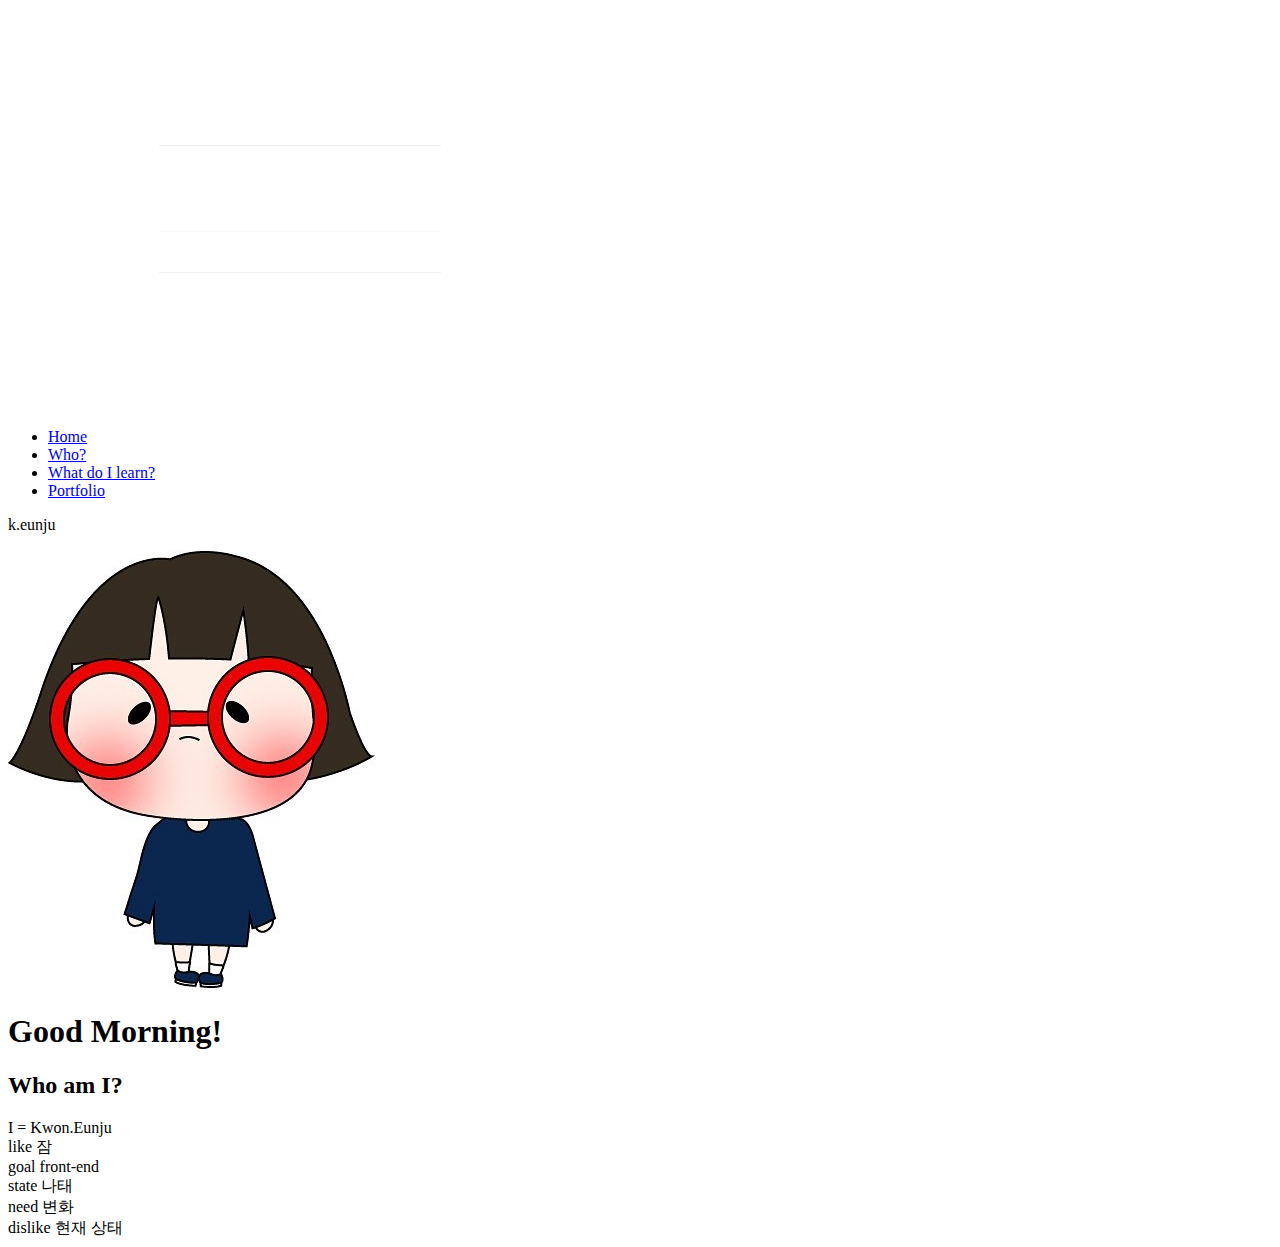
==== 00_mini_project/index.html @ 9d0a924b "upload mini project v1." ====
<!DOCTYPE html>
<html lang="en">
<head>
  <meta charset="UTF-8">
  <meta name="viewport" content="width=device-width, initial-scale=1.0">
  <meta http-equiv="X-UA-Compatible" content="ie=edge">
  <title>MINI PROJECT 00</title>
  <script src="http://code.jquery.com/jquery-1.12.4.js"   integrity="sha256-Qw82+bXyGq6MydymqBxNPYTaUXXq7c8v3CwiYwLLNXU="   crossorigin="anonymous"></script>
  <link href="https://fonts.googleapis.com/css?family=Questrial|Varela+Round" rel="stylesheet">
  <link rel="stylesheet" href="css/common.css">
  <link rel="stylesheet" href="css/style.css">
</head>
<body>
  <heaeder class="header clearfix">
    <!-- <img src="images/logo.png" alt="My footprint Logo" class="logo"> -->
    <div class="header-inner">
      <a href="#" class="icon-hamburger"><img src="images/icon-hamburger.png" alt="메뉴 아이콘"></a>
      <nav class="nav pcenter-left">
        <ul class="main-menu">
          <li><a href="#">Home</a></li>
          <li><a id="who" href="#whoami">Who?</a></li>
          <li><a id="what" href="#">What<span class="span-readable-hidden"> do I learn</span>?</a></li>
          <li><a id="portfolio" href="#">Portfolio</a></li>
          <!-- <li><a href="#">?</a></li> -->
        </ul>
      </nav>
      <div role="user-profile" class="user-profile">
        <p class="user-name">k.eunju</p>
        <img src="images/character00.jpg" alt="user charater picture" class="user">
      </div>
    </div>
  </heaeder>
  <!-- <main class="main"> -->
    <section class="main-greet">
      <div class="greeting-wraper except-f-width">
        <h1 class="greeting pcenter">Good Morning!</h1>
      </div>
    </section>
    <section class="whoami except-f-width">
      <h2 class="who">Who am I?</h2>
      <div role="remind" class="remindme pcenter-t-150">
        <div class="me">I = Kwon.Eunju</div>
        <div class="remind like"><span class="remindQ">like</span> 잠</div>
        <div class="remind goal"><span class="remindQ">goal</span> front-end</div>
        <div class="remind state"><span class="remindQ">state</span> 나태</div>
        <div class="remind need"><span class="remindQ">need</span> 변화</div>
        <div class="remind dislike"><span class="remindQ">dislike</span> 현재 상태</div>
      </div>
    </section>
  <!-- </main> -->

  <script src="JS/javascript.js"></script>
</body>
</html>
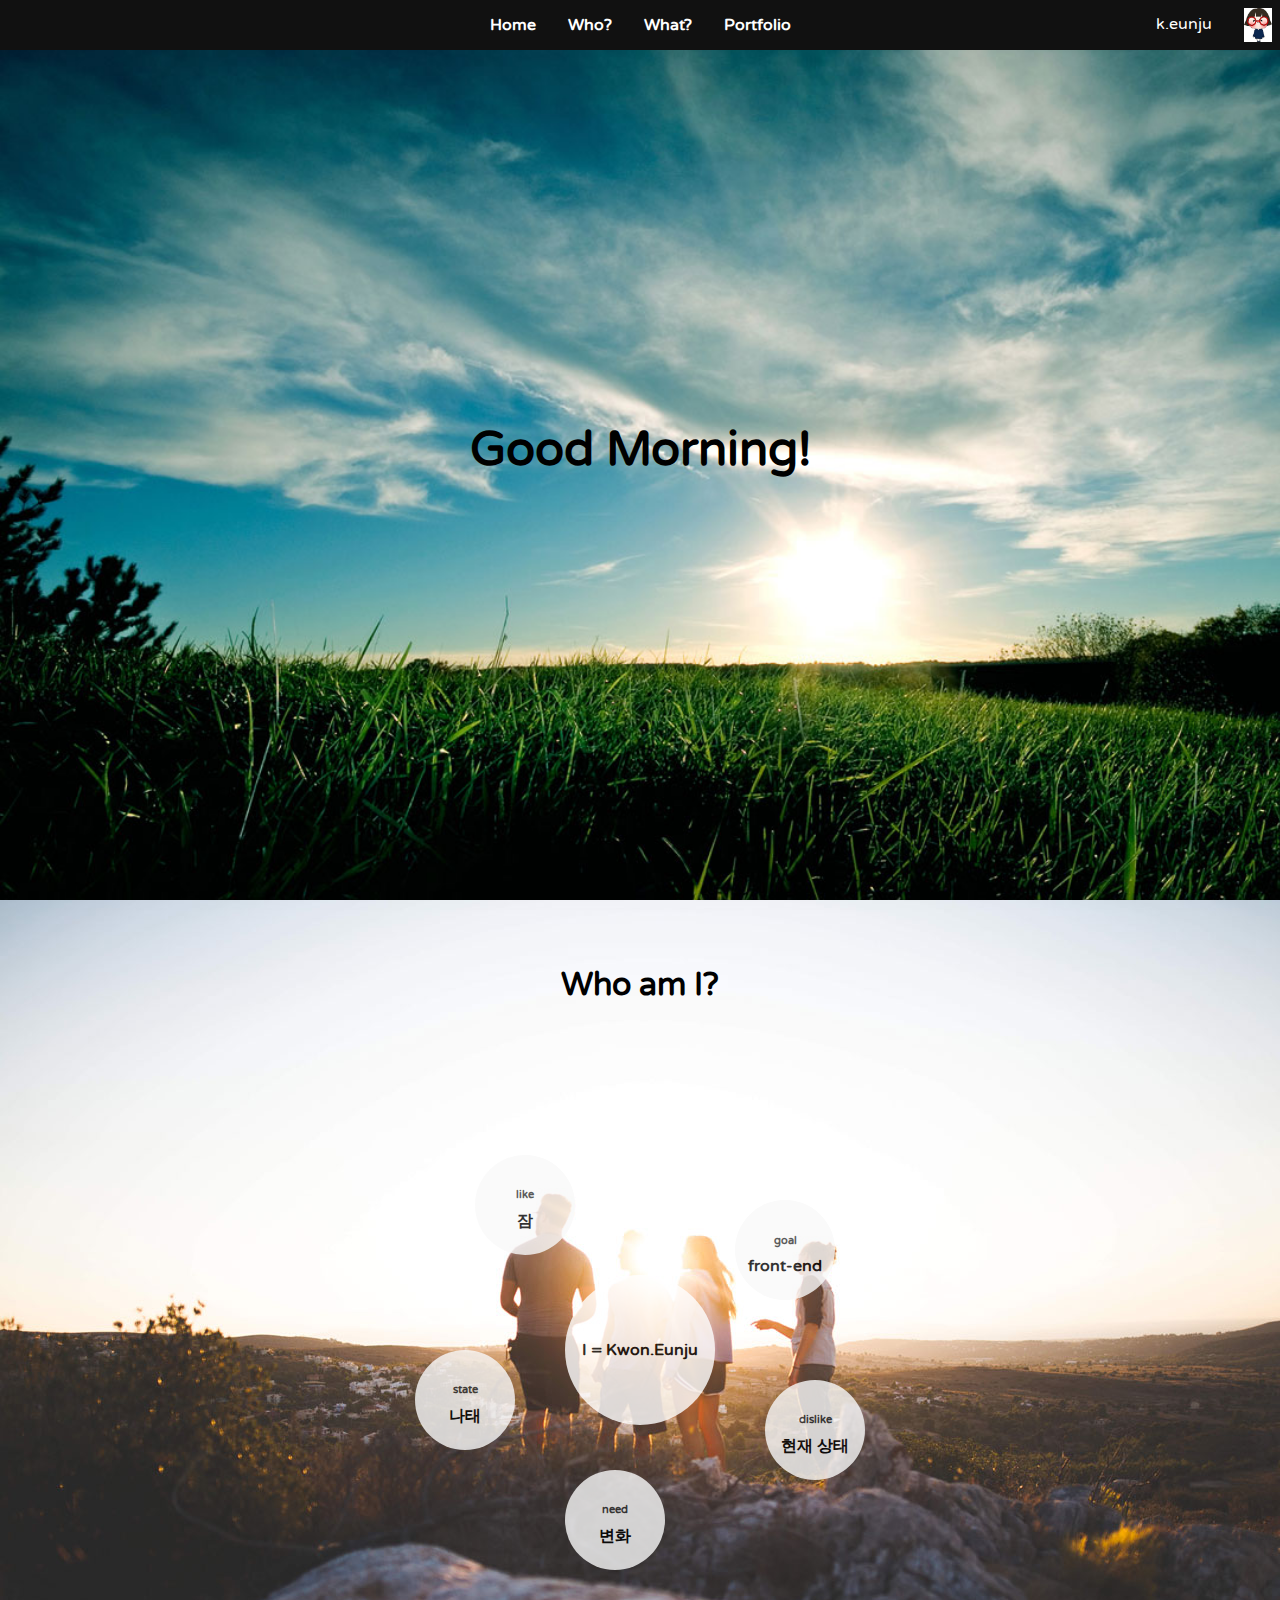
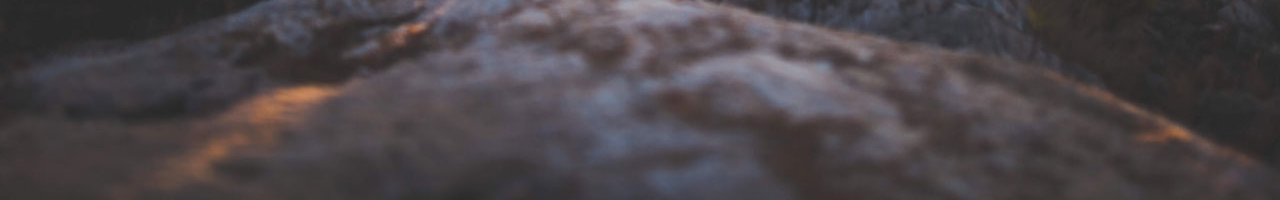
==== commit 1990aa40: "chage directory names" ====
--- a/00_mini_project/index.html
+++ b/00_mini_project/index.html
@@ -49,6 +49,6 @@
     </section>
   <!-- </main> -->
 
-  <script src="JS/javascript.js"></script>
+  <script src="js/javascript.js"></script>
 </body>
 </html>
--- a/00_mini_project/css/common.css
+++ b/00_mini_project/css/common.css
@@ -0,0 +1,64 @@
+body, header, nav, section, main, footer,
+ul, li, a, h1, h2, h3, h4, h5, h6,
+div, span, p, img {
+  margin: 0;
+  padding: 0;
+}
+
+body {
+  /*font-family: 'Questrial', sans-serif;*/
+  font-family: 'Varela Round', sans-serif;
+}
+
+body a {
+  text-decoration: none;
+}
+
+body ul {
+  list-style: none;
+}
+
+.readable-hidden {
+  width: 1px;
+  height: 1px;
+  margin: -1px;
+  overflow: hidden;
+}
+
+.clearfix {
+  content: '';
+  display: block;
+  clear: both;
+}
+
+.except-f-width {
+  height: 100vh;
+  padding-top: 50px;
+  box-sizing: border-box;
+}
+
+.pcenter, .pcenter-t-150 {
+  position: absolute;
+  top: 50%;
+  left: 50%;
+  transform: translate(-50%, -50%);
+}
+
+.pcenter-t-150 {
+  top: 150%;
+}
+
+.pcenter-left {
+  position: absolute;
+  left: 50%;
+  transform: translate(-50%, 0);
+}
+
+@media screen and (max-width: 480px) {
+  .pcenter-left {
+    left: 0;
+    transform: translate(0);
+  }
+}
+
+/*# sourceMappingURL=../CSS/common.css.map */--- a/00_mini_project/css/style.css
+++ b/00_mini_project/css/style.css
@@ -0,0 +1,234 @@
+/** -----------------------
+  header
+  ----------------------- */
+.header {
+  background: #111;
+  width: 100%;
+  height: 50px;
+  position: fixed;
+  z-index: 10;
+}
+
+.header-inner {
+  position: relative;
+}
+
+.header-inner img {
+  width: auto;
+  height: 50px;
+  padding: 0.5rem;
+  box-sizing: border-box;
+  float: left;
+  color: #fff;
+}
+
+@media screen and (min-width: 768px) {
+  .icon-hamburger {
+    display: none;
+  }
+}
+
+/* main menu */
+.nav {
+  float: left;
+}
+
+@media screen and (min-width: 768px) and (max-width: 1280px) {
+  .span-readable-hidden {
+    width: 1px;
+    height: 1px;
+    margin: -1px;
+    overflow: hidden;
+    display: inline-block;
+  }
+}
+
+.main-menu li {
+  padding: 0.95rem 2rem;
+}
+
+@media screen and (max-width: 480px) {
+  .main-menu li {
+    padding: 1rem;
+    display: none;
+  }
+}
+
+@media screen and (min-width: 480px) and (max-width: 768px) {
+  .main-menu li {
+    padding: 1rem;
+    display: none;
+  }
+}
+
+@media screen and (min-width: 768px) and (max-width: 1280px) {
+  .main-menu li {
+    padding: 0.95rem 1rem;
+  }
+}
+
+.main-menu a {
+  color: #fff;
+  font-weight: 700;
+}
+
+.user-profile {
+  float: right;
+}
+
+.user-profile p {
+  padding: 0.9rem 1.5rem;
+  float: left;
+  color: #fff;
+}
+
+.user-profile img {
+  float: left;
+  width: auto;
+  height: 50px;
+}
+
+/*.logo
+  width: auto;
+  height: 50px; */
+.main-menu > li {
+  float: left;
+}
+
+/** -----------------------
+  main: 1.section: greet
+  ----------------------- */
+.main-greet {
+  background: url("../images/bg03.jpg") no-repeat;
+  background-size: cover;
+}
+
+.greeting-wraper {
+  position: relative;
+}
+
+.greeting {
+  display: inline-block;
+  text-align: center;
+  font-size: 4rem;
+  padding: 2rem;
+}
+
+@media screen and (max-width: 768px) {
+  .greeting {
+    font-size: 2rem;
+  }
+}
+
+@media screen and (min-width: 768px) and (max-width: 1280px) {
+  .greeting {
+    font-size: 3rem;
+  }
+}
+
+/** ---------------------------
+  main: 2.section: who am i
+  --------------------------- */
+.whoami {
+  height: 100vh;
+  background: url("../images/bg01.jpg") no-repeat;
+}
+
+.who {
+  text-align: center;
+  font-size: 2rem;
+  font-weight: 700;
+  padding: 1rem;
+}
+
+/* remind me style */
+.remind {
+  background: #f9f9f9;
+  opacity: .8;
+}
+
+.me, .remind {
+  border-radius: 50%;
+  display: flex;
+  align-items: center;
+  justify-content: center;
+  text-align: center;
+  font-weight: 700;
+}
+
+.me {
+  background: #fff;
+  width: 150px;
+  height: 150px;
+  position: relative;
+  opacity: .8;
+}
+
+.remind {
+  flex-direction: column;
+  border-radius: 50%;
+  width: 100px;
+  height: 100px;
+  position: absolute;
+}
+
+.remindQ {
+  font-size: 0.7rem;
+  color: #333;
+  padding: 0.6rem;
+}
+
+.like:hover, .goal:hover, .state:hover, .need:hover, .dislike:hover {
+  transition: all 1s;
+  width: 130px;
+  height: 130px;
+  opacity: .7;
+  font-size: 1.3rem;
+}
+
+.like {
+  top: -80%;
+  left: -60%;
+}
+
+.like:hover {
+  background: #d3c2f2;
+}
+
+.goal {
+  top: -50%;
+  right: -80%;
+}
+
+.goal:hover {
+  background: #a9d4a4;
+}
+
+.state {
+  top: 50%;
+  left: -100%;
+}
+
+.state:hover {
+  background: #f8d24c;
+}
+
+.need {
+  top: 130%;
+  left: 0;
+}
+
+.need:hover {
+  background: #2c9f8a;
+}
+
+.dislike {
+  top: 70%;
+  right: -100%;
+}
+
+.dislike:hover {
+  background: #5d7a0b;
+}
+
+/*# sourceMappingURL=../CSS/style.css.map */